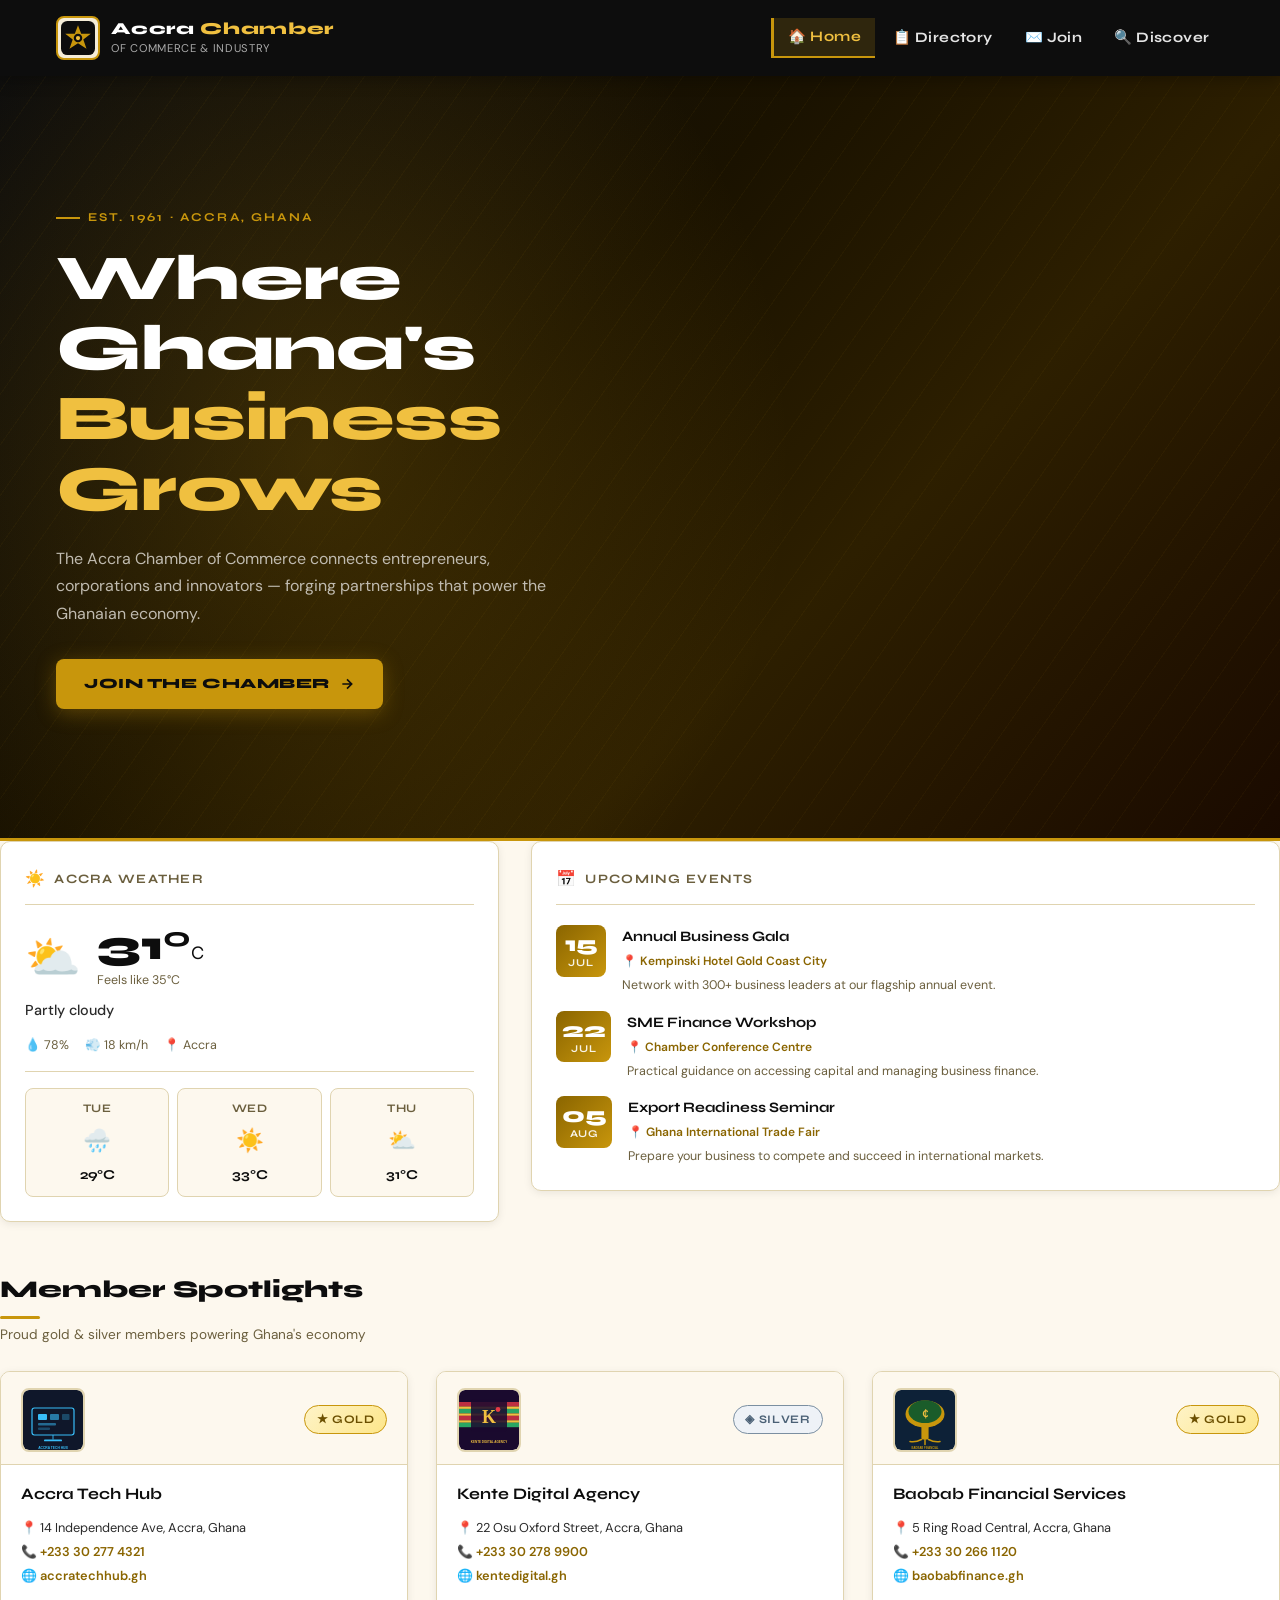
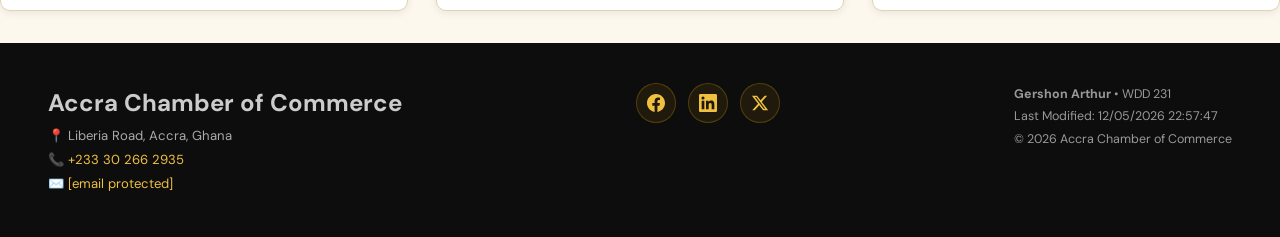
==== chamber/index.html @ 09d690f8 "chamber corrected" ====
<!DOCTYPE html>
<html lang="en">
<head>
  <meta charset="UTF-8">
  <meta name="viewport" content="width=device-width, initial-scale=1.0">

  <!-- ── Primary Meta ───────────────────────────────── -->
  <title>Home | Accra Chamber of Commerce</title>
  <meta name="description" content="The Accra Chamber of Commerce connects and champions businesses across Ghana. Join us to grow your network and your business.">
  <meta name="author" content="Gershon Arthur">
  <meta name="robots" content="index, follow">

  <!-- ── Favicon ────────────────────────────────────── -->
  <link rel="icon" type="image/svg+xml" href="images/favicon.svg">
  <link rel="apple-touch-icon" href="images/favicon.svg">

  <!-- ── Facebook Open Graph Meta ───────────────────── -->
  <meta property="og:title"       content="Home | Accra Chamber of Commerce">
  <meta property="og:description" content="The Accra Chamber of Commerce connects and champions businesses across Ghana.">
  <meta property="og:image"       content="https://gershonarthur.github.io/wdd231/chamber/images/og-image.webp">
  <meta property="og:image:width"  content="1200">
  <meta property="og:image:height" content="630">
  <meta property="og:url"         content="https://gershonarthur.github.io/wdd231/chamber/index.html">
  <meta property="og:type"        content="website">
  <meta property="og:site_name"   content="Accra Chamber of Commerce">

  <!-- ── Google Fonts ───────────────────────────────── -->
  <link rel="preconnect" href="https://fonts.googleapis.com">
  <link rel="preconnect" href="https://fonts.gstatic.com" crossorigin>
  <link href="https://fonts.googleapis.com/css2?family=Syne:wght@400;600;700;800&family=DM+Sans:wght@300;400;500;600&display=swap" rel="stylesheet">

  <!-- ── CSS ────────────────────────────────────────── -->
  <link rel="stylesheet" href="styles/normalize.css">
  <link rel="stylesheet" href="styles/small.css">
  <link rel="stylesheet" href="styles/larger.css">

  <!-- Scripts -->
  <script src="scripts/navigation.js" defer></script>
  <script src="scripts/home.js" defer></script>
</head>
<body>

  <!-- Skip to main content -->
  <a href="#main-content" class="skip-link">Skip to main content</a>

  <!-- ===== HEADER ===== -->
  <header>
    <a href="./" class="logo-wrap" aria-label="Accra Chamber of Commerce Home">
      <img src="images/favicon.svg" alt="Accra Chamber of Commerce Logo" class="logo-img">
      <div>
        <div class="site-name">Accra <span>Chamber</span></div>
        <div class="site-tagline">of Commerce &amp; Industry</div>
      </div>
    </a>

    <button id="menu-btn"
            aria-label="Toggle navigation menu"
            aria-expanded="false"
            aria-controls="main-nav">
      <span></span>
      <span></span>
      <span></span>
    </button>

    <nav id="main-nav" aria-label="Main navigation">
      <a href="index.html" class="active" aria-current="page">🏠 Home</a>
      <a href="directory.html">📋 Directory</a>
      <a href="join.html">✉️ Join</a>
      <a href="discover.html">🔍 Discover</a>
    </nav>
  </header>

  <!-- ===== HERO ===== -->
  <section class="home-hero" aria-label="Welcome banner">
    <div class="home-hero__content">
      <p class="home-hero__eyebrow">Est. 1961 · Accra, Ghana</p>
      <h1 class="home-hero__title">Where Ghana's<br><span>Business Grows</span></h1>
      <p class="home-hero__sub">The Accra Chamber of Commerce connects entrepreneurs, corporations and innovators — forging partnerships that power the Ghanaian economy.</p>
      <a href="join.html" class="cta-btn" aria-label="Join the Accra Chamber of Commerce">
        Join the Chamber
        <svg width="16" height="16" viewBox="0 0 24 24" fill="none" stroke="currentColor" stroke-width="2.5" aria-hidden="true"><path d="M5 12h14M12 5l7 7-7 7"/></svg>
      </a>
    </div>
    <div class="home-hero__overlay" aria-hidden="true"></div>
  </section>

  <!-- ===== MAIN ===== -->
  <main id="main-content">

    <!-- ── Home Grid ──────────────────────────────────── -->
    <div class="home-grid">

      <!-- Weather Card -->
      <section class="home-card weather-card" aria-labelledby="weather-heading">
        <h2 id="weather-heading" class="card-title">
          <span class="card-title__icon" aria-hidden="true">☀️</span>
          Accra Weather
        </h2>
        <div id="weather-current" class="weather-now">
          <p class="weather-loading" role="status">Loading weather…</p>
        </div>
        <div id="weather-forecast" class="weather-forecast" role="region" aria-label="3-day forecast"></div>
      </section>

      <!-- Events Card -->
      <section class="home-card events-card" aria-labelledby="events-heading">
        <h2 id="events-heading" class="card-title">
          <span class="card-title__icon" aria-hidden="true">📅</span>
          Upcoming Events
        </h2>
        <ul class="events-list" id="events-list">
          <li class="event-item">
            <time class="event-date" datetime="2025-07-15">
              <span class="event-date__day">15</span>
              <span class="event-date__month">Jul</span>
            </time>
            <div class="event-body">
              <h3 class="event-title">Annual Business Gala</h3>
              <p class="event-meta">📍 Kempinski Hotel Gold Coast City</p>
              <p class="event-desc">Network with 300+ business leaders at our flagship annual event.</p>
            </div>
          </li>
          <li class="event-item">
            <time class="event-date" datetime="2025-07-22">
              <span class="event-date__day">22</span>
              <span class="event-date__month">Jul</span>
            </time>
            <div class="event-body">
              <h3 class="event-title">SME Finance Workshop</h3>
              <p class="event-meta">📍 Chamber Conference Centre</p>
              <p class="event-desc">Practical guidance on accessing capital and managing business finance.</p>
            </div>
          </li>
          <li class="event-item">
            <time class="event-date" datetime="2025-08-05">
              <span class="event-date__day">05</span>
              <span class="event-date__month">Aug</span>
            </time>
            <div class="event-body">
              <h3 class="event-title">Export Readiness Seminar</h3>
              <p class="event-meta">📍 Ghana International Trade Fair</p>
              <p class="event-desc">Prepare your business to compete and succeed in international markets.</p>
            </div>
          </li>
        </ul>
      </section>

    </div><!-- /.home-grid -->

    <!-- ── Spotlights ─────────────────────────────────── -->
    <section class="spotlights-section" aria-labelledby="spotlights-heading">
      <div class="section-header">
        <h2 id="spotlights-heading" class="section-title">Member Spotlights</h2>
        <p class="section-sub">Proud gold &amp; silver members powering Ghana's economy</p>
      </div>
      <div id="spotlights-display" class="spotlights-grid" aria-live="polite">
        <p class="loading-msg" role="status">Loading spotlights…</p>
      </div>
    </section>

  </main>

  <!-- ===== FOOTER ===== -->
  <footer>

    <div class="footer-contact">
      <h2>Accra Chamber of Commerce</h2>
      <p>📍 Liberia Road, Accra, Ghana</p>
      <p>📞 <a href="tel:+233302662935">+233 30 266 2935</a></p>
      <p>✉️ <a href="/cdn-cgi/l/email-protection#31585f575e7150525243505259505c5354431f5659"><span class="__cf_email__" data-cfemail="d1b8bfb7be91b0b2b2a3b0b2b9b0bcb3b4a3ffb6b9">[email&#160;protected]</span></a></p>
    </div>

    <div class="social-links" role="navigation" aria-label="Social media links">
      <a href="https://facebook.com" target="_blank" rel="noopener noreferrer" aria-label="Facebook">
        <svg width="18" height="18" viewBox="0 0 24 24" fill="currentColor" aria-hidden="true">
          <path d="M24 12.073c0-6.627-5.373-12-12-12s-12 5.373-12 12c0 5.99 4.388 10.954 10.125 11.854v-8.385H7.078v-3.47h3.047V9.43c0-3.007 1.792-4.669 4.533-4.669 1.312 0 2.686.235 2.686.235v2.953H15.83c-1.491 0-1.956.925-1.956 1.874v2.25h3.328l-.532 3.47h-2.796v8.385C19.612 23.027 24 18.062 24 12.073z"/>
        </svg>
      </a>
      <a href="https://linkedin.com" target="_blank" rel="noopener noreferrer" aria-label="LinkedIn">
        <svg width="18" height="18" viewBox="0 0 24 24" fill="currentColor" aria-hidden="true">
          <path d="M20.447 20.452h-3.554v-5.569c0-1.328-.027-3.037-1.852-3.037-1.853 0-2.136 1.445-2.136 2.939v5.667H9.351V9h3.414v1.561h.046c.477-.9 1.637-1.85 3.37-1.85 3.601 0 4.267 2.37 4.267 5.455v6.286zM5.337 7.433a2.062 2.062 0 01-2.063-2.065 2.064 2.064 0 112.063 2.065zm1.782 13.019H3.555V9h3.564v11.452zM22.225 0H1.771C.792 0 0 .774 0 1.729v20.542C0 23.227.792 24 1.771 24h20.451C23.2 24 24 23.227 24 22.271V1.729C24 .774 23.2 0 22.222 0h.003z"/>
        </svg>
      </a>
      <a href="https://twitter.com" target="_blank" rel="noopener noreferrer" aria-label="Twitter / X">
        <svg width="18" height="18" viewBox="0 0 24 24" fill="currentColor" aria-hidden="true">
          <path d="M18.244 2.25h3.308l-7.227 8.26 8.502 11.24H16.17l-5.214-6.817L4.99 21.75H1.68l7.73-8.835L1.254 2.25H8.08l4.713 6.231zm-1.161 17.52h1.833L7.084 4.126H5.117z"/>
        </svg>
      </a>
    </div>

    <div class="footer-dev">
      <p><strong>Gershon Arthur</strong> &bull; WDD 231</p>
      <p id="last-modified"></p>
      <p>© <span id="current-year"></span> Accra Chamber of Commerce</p>
    </div>

  </footer>
</body>
</html>
---- chamber/styles/small.css ----
/* =========================================================
   CSS Reset (replaces normalize.css)
   ========================================================= */
*, *::before, *::after { box-sizing: border-box; margin: 0; padding: 0; }
html { line-height: 1.15; -webkit-text-size-adjust: 100%; scroll-behavior: smooth; }
body { margin: 0; }
main { display: block; }
h1 { font-size: 2em; margin: 0.67em 0; }
img, svg { border-style: none; max-width: 100%; display: block; }
button, input, optgroup, select, textarea {
  font-family: inherit; font-size: 100%; line-height: 1.15; margin: 0;
}
button, input { overflow: visible; }
button, select { text-transform: none; }
a { background-color: transparent; }
[hidden] { display: none; }

/* =========================================================
   Chamber of Commerce — small.css  (mobile-first, 320px+)
   ========================================================= */

/* ── Variables ─────────────────────────────────────────── */
:root {
  --gold:       #c8960c;
  --gold-light: #f0c040;
  --gold-dark:  #8a6500;
  --ink:        #0d0d0d;
  --ink-mid:    #2a2a2a;
  --parchment:  #fdf8ee;
  --parchment2: #f5edd8;
  --card-bg:    #ffffff;
  --border:     #e0d4b0;
  --muted:      #6b5f3e;
  --red:        #b91c1c;
  --silver:     #7b8fa1;
  --shadow-sm:  0 2px 8px rgba(0,0,0,0.08);
  --shadow-md:  0 6px 24px rgba(0,0,0,0.12);
  --radius:     10px;
  --font-head:  'Syne', sans-serif;
  --font-body:  'DM Sans', sans-serif;
  --transition: 0.22s ease;
}

/* ── Base ──────────────────────────────────────────────── */

body {
  font-family: var(--font-body);
  background: var(--parchment);
  color: var(--ink-mid);
  min-height: 100vh;
  display: flex;
  flex-direction: column;
  font-size: 1rem;
  line-height: 1.65;
  margin: 0;
  overflow-x: hidden;
}

img { max-width: 100%; display: block; }

a {
  color: var(--gold-dark);
  text-decoration: none;
  transition: color var(--transition);
}
a:hover { color: var(--gold); }

/* ── Skip link ─────────────────────────────────────────── */
.skip-link {
  position: absolute;
  top: -100%;
  left: 1rem;
  background: var(--gold);
  color: var(--ink);
  font-weight: 700;
  padding: 0.5rem 1rem;
  border-radius: 0 0 6px 6px;
  z-index: 9999;
}
.skip-link:focus { top: 0; }

/* ── Header ────────────────────────────────────────────── */
header {
  background: var(--ink);
  color: #fff;
  padding: 0.75rem 1.25rem;
  display: flex;
  align-items: center;
  justify-content: space-between;
  position: sticky;
  top: 0;
  z-index: 200;
  box-shadow: 0 2px 16px rgba(0,0,0,0.35);
  flex-wrap: wrap;
  gap: 0.5rem;
}

.logo-wrap {
  display: flex;
  align-items: center;
  gap: 0.7rem;
  text-decoration: none;
  color: inherit;
}

.logo-img {
  width: 44px;
  height: 44px;
  border-radius: 8px;
  object-fit: contain;
  border: 2px solid var(--gold);
  background: var(--parchment2);
  padding: 3px;
}

.site-name {
  font-family: var(--font-head);
  font-size: 1.05rem;
  font-weight: 800;
  letter-spacing: 0.04em;
  line-height: 1.2;
  color: #fff;
}
.site-name span { color: var(--gold-light); }
.site-tagline {
  font-size: 0.7rem;
  color: #aaa;
  font-weight: 400;
  letter-spacing: 0.06em;
  text-transform: uppercase;
}

/* ── Hamburger ─────────────────────────────────────────── */
#menu-btn {
  background: none;
  border: 2px solid var(--gold);
  color: var(--gold);
  border-radius: 8px;
  width: 44px;
  height: 44px;
  cursor: pointer;
  display: flex;
  flex-direction: column;
  justify-content: center;
  align-items: center;
  gap: 5px;
  padding: 7px;
  transition: background var(--transition);
  flex-shrink: 0;
}
#menu-btn:hover { background: var(--gold); }
#menu-btn:hover span { background: var(--ink); }

#menu-btn span {
  display: block;
  width: 22px;
  height: 2px;
  background: var(--gold);
  border-radius: 2px;
  transition: all 0.3s;
}
#menu-btn.open span:nth-child(1) { transform: translateY(7px) rotate(45deg); }
#menu-btn.open span:nth-child(2) { opacity: 0; }
#menu-btn.open span:nth-child(3) { transform: translateY(-7px) rotate(-45deg); }

/* ── Nav ───────────────────────────────────────────────── */
nav {
  background: #1a1a1a;
  display: none;
  flex-direction: column;
  width: 100%;
  position: absolute;
  top: 100%;
  left: 0;
  z-index: 199;
  box-shadow: 0 8px 24px rgba(0,0,0,0.3);
}
nav.open { display: flex; }

nav a {
  color: #e5e5e5;
  text-decoration: none;
  padding: 0.9rem 1.5rem;
  font-family: var(--font-head);
  font-size: 0.95rem;
  font-weight: 700;
  border-bottom: 1px solid rgba(255,255,255,0.06);
  transition: background var(--transition), color var(--transition), padding-left var(--transition);
  display: flex;
  align-items: center;
  gap: 0.6rem;
  letter-spacing: 0.03em;
}
nav a:hover, nav a.active {
  background: rgba(200,150,12,0.15);
  color: var(--gold-light);
  padding-left: 2.2rem;
}
nav a.active { border-left: 3px solid var(--gold); }

/* ── Hero Banner ───────────────────────────────────────── */
.hero {
  background: linear-gradient(135deg, #1a1200 0%, #2d1f00 50%, #0d0d0d 100%);
  color: #fff;
  padding: 2.5rem 1.25rem 2rem;
  text-align: center;
  position: relative;
  overflow: hidden;
}

.hero::before {
  content: '';
  position: absolute;
  inset: 0;
  background: repeating-linear-gradient(
    45deg,
    transparent,
    transparent 30px,
    rgba(200,150,12,0.03) 30px,
    rgba(200,150,12,0.03) 31px
  );
}

.hero h1 {
  font-family: var(--font-head);
  font-size: 1.85rem;
  font-weight: 800;
  margin: 0 0 0.5rem;
  color: var(--gold-light);
  letter-spacing: 0.01em;
  line-height: 1.2;
}

.hero p {
  font-size: 0.9rem;
  color: #bbb;
  max-width: 480px;
  margin: 0 auto;
}

/* ── Main ──────────────────────────────────────────────── */
main {
  flex: 1;
  width: 100%;
  overflow-x: hidden;
}

/* Inner content wrapper (used by directory controls, spotlights, home-grid) */
.content-wrap {
  padding: 1.5rem 1rem 2.5rem;
  max-width: 1100px;
  width: 100%;
  margin: 0 auto;
}

/* ── Directory Controls ────────────────────────────────── */
.directory-controls {
  display: flex;
  align-items: center;
  justify-content: space-between;
  flex-wrap: wrap;
  gap: 0.75rem;
  margin-bottom: 1.5rem;
  padding: 0.75rem 1rem;
  background: var(--card-bg);
  border-radius: var(--radius);
  border: 1px solid var(--border);
  box-shadow: var(--shadow-sm);
}

.controls-label {
  font-family: var(--font-head);
  font-size: 0.85rem;
  font-weight: 700;
  color: var(--muted);
  text-transform: uppercase;
  letter-spacing: 0.06em;
}

.view-btns {
  display: flex;
  gap: 0.4rem;
}

.view-btn {
  background: none;
  border: 2px solid var(--border);
  color: var(--muted);
  border-radius: 8px;
  width: 40px;
  height: 40px;
  display: flex;
  align-items: center;
  justify-content: center;
  cursor: pointer;
  transition: all var(--transition);
  font-size: 1.1rem;
}
.view-btn:hover { border-color: var(--gold); color: var(--gold-dark); }
.view-btn.active {
  background: var(--gold);
  border-color: var(--gold);
  color: #fff;
}

/* ── Member Grid View ──────────────────────────────────── */
#member-display {
  transition: all var(--transition);
}

#member-display.grid-view {
  display: grid;
  grid-template-columns: 1fr;
  gap: 1.25rem;
}

/* ── Member Card ───────────────────────────────────────── */
.member-card {
  background: var(--card-bg);
  border-radius: var(--radius);
  border: 1px solid var(--border);
  box-shadow: var(--shadow-sm);
  padding: 1.5rem;
  display: flex;
  flex-direction: column;
  align-items: center;
  text-align: center;
  gap: 0.75rem;
  transition: transform var(--transition), box-shadow var(--transition);
  animation: fadeUp 0.4s ease both;
}

.member-card:hover {
  transform: translateY(-3px);
  box-shadow: var(--shadow-md);
}

@keyframes fadeUp {
  from { opacity: 0; transform: translateY(18px); }
  to   { opacity: 1; transform: translateY(0); }
}

.member-card img {
  width: 80px;
  height: 80px;
  object-fit: cover;
  border-radius: 50%;
  border: 3px solid var(--border);
  background: var(--parchment2);
}

.member-name {
  font-family: var(--font-head);
  font-size: 1rem;
  font-weight: 700;
  color: var(--ink);
  margin: 0;
}

.member-desc {
  font-size: 0.82rem;
  color: var(--muted);
  margin: 0;
  line-height: 1.5;
}

.member-info {
  font-size: 0.8rem;
  color: var(--ink-mid);
  width: 100%;
}
.member-info p { margin: 0.2rem 0; }
.member-info a { color: var(--gold-dark); font-weight: 600; }
.member-info a:hover { color: var(--gold); }

.membership-badge {
  display: inline-flex;
  align-items: center;
  gap: 0.3rem;
  font-size: 0.72rem;
  font-weight: 700;
  letter-spacing: 0.06em;
  text-transform: uppercase;
  padding: 0.25rem 0.7rem;
  border-radius: 999px;
  font-family: var(--font-head);
}

.badge-1 { background: #f0f4f8; color: #4a5568; border: 1px solid #cbd5e0; }
.badge-2 { background: #eef2f7; color: #4a6075; border: 1px solid #7b8fa1; }  /* darkened for AA contrast */
.badge-3 { background: linear-gradient(135deg, #fef3c7, #fde68a); color: #6b4f00; border: 1px solid var(--gold); }

/* ── List View (no images per assignment spec) ─────────── */
#member-display.list-view {
  display: flex;
  flex-direction: column;
  gap: 0.4rem;
}

#member-display.list-view .member-card {
  flex-direction: row;
  text-align: left;
  align-items: center;
  gap: 1rem;
  padding: 0.75rem 1.1rem;
}

/* Rubric: list view displays WITHOUT images */
#member-display.list-view .member-card img,
#member-display.list-view .member-card .member-desc,
#member-display.list-view .member-card .member-info {
  display: none;
}

#member-display.list-view .member-card .member-desc,
#member-display.list-view .member-card .member-info {
  display: none;
}

#member-display.list-view .member-card .card-main {
  flex: 1;
  min-width: 0;
}

#member-display.list-view .member-card .membership-badge {
  margin-left: auto;
  flex-shrink: 0;
}

/* ── Loading / Error ───────────────────────────────────── */
.loading-msg, .error-msg {
  text-align: center;
  padding: 3rem 1rem;
  font-family: var(--font-head);
  font-size: 1rem;
  color: var(--muted);
}

.error-msg { color: var(--red); }

/* ── Footer ────────────────────────────────────────────── */
footer {
  background: var(--ink);
  color: #ccc;
  padding: 2rem 1.25rem;
  text-align: center;
  display: flex;
  flex-direction: column;
  gap: 1.25rem;
  align-items: center;
  margin-top: auto;
}

.footer-contact h3 {
  font-family: var(--font-head);
  font-size: 0.9rem;
  font-weight: 700;
  color: var(--gold-light);
  text-transform: uppercase;
  letter-spacing: 0.06em;
  margin: 0 0 0.5rem;
}

.footer-contact p {
  font-size: 0.82rem;
  margin: 0.15rem 0;
  color: #aaa;
}

.footer-contact a { color: var(--gold-light); }
.footer-contact a:hover { color: var(--gold); }

.footer-dev {
  font-size: 0.78rem;
  color: #999;
  line-height: 1.8;
}

.footer-dev strong { color: #999; }

.social-links {
  display: flex;
  gap: 0.75rem;
  justify-content: center;
}

.social-links a {
  color: var(--gold-light);
  background: rgba(200,150,12,0.1);
  border: 1.5px solid rgba(200,150,12,0.3);
  border-radius: 50%;
  width: 40px;
  height: 40px;
  display: flex;
  align-items: center;
  justify-content: center;
  transition: all var(--transition);
  text-decoration: none;
}

.social-links a:hover {
  background: var(--gold);
  color: var(--ink);
  border-color: var(--gold);
  transform: translateY(-2px);
}
/* =========================================================
   HOME PAGE — mobile-first styles
   ========================================================= */

/* ── Home Hero ─────────────────────────────────────────── */
.home-hero {
  position: relative;
  min-height: 72vh;
  display: flex;
  align-items: center;
  background: linear-gradient(135deg, #0d0d0d 0%, #1a1200 40%, #2d1f00 65%, #1a0a00 100%);
  overflow: hidden;
  padding: 3rem 1.25rem 4rem;
}

/* Radial gold glow */
.home-hero::before {
  content: '';
  position: absolute;
  top: -30%; left: -15%;
  width: 80%; height: 160%;
  background: radial-gradient(ellipse at center, rgba(200,150,12,0.2) 0%, transparent 65%);
  z-index: 0;
}

/* Diagonal stripe texture + gold bottom line */
.home-hero::after {
  content: '';
  position: absolute;
  inset: 0;
  background:
    repeating-linear-gradient(
      -55deg,
      transparent,
      transparent 28px,
      rgba(200,150,12,0.045) 28px,
      rgba(200,150,12,0.045) 29px
    ),
    linear-gradient(to top, var(--gold) 0px, var(--gold) 3px, transparent 3px);
  z-index: 0;
}

.home-hero__content {
  position: relative;
  z-index: 1;
  max-width: 640px;
}

.home-hero__eyebrow {
  font-family: var(--font-head);
  font-size: 0.75rem;
  font-weight: 700;
  letter-spacing: 0.18em;
  text-transform: uppercase;
  color: var(--gold);
  margin: 0 0 1rem;
  display: flex;
  align-items: center;
  gap: 0.5rem;
}
.home-hero__eyebrow::before {
  content: '';
  display: inline-block;
  width: 24px;
  height: 2px;
  background: var(--gold);
}

.home-hero__title {
  font-family: var(--font-head);
  font-size: 2.4rem;
  font-weight: 800;
  line-height: 1.1;
  color: #ffffff;
  margin: 0 0 1.25rem;
  letter-spacing: -0.01em;
}
.home-hero__title span {
  color: var(--gold-light);
  display: block;
}

.home-hero__sub {
  font-size: 0.92rem;
  color: #c0bbb0;
  line-height: 1.7;
  margin: 0 0 2rem;
  max-width: 520px;
}

/* ── CTA Button ────────────────────────────────────────── */
.cta-btn {
  display: inline-flex;
  align-items: center;
  gap: 0.55rem;
  background: var(--gold);
  color: var(--ink);
  font-family: var(--font-head);
  font-size: 0.88rem;
  font-weight: 800;
  letter-spacing: 0.04em;
  text-transform: uppercase;
  text-decoration: none;
  padding: 0.85rem 1.75rem;
  border-radius: 8px;
  transition: background var(--transition), transform var(--transition), box-shadow var(--transition);
  box-shadow: 0 4px 20px rgba(200,150,12,0.35);
}
.cta-btn:hover {
  background: var(--gold-light);
  color: var(--ink);
  transform: translateY(-2px);
  box-shadow: 0 8px 30px rgba(200,150,12,0.5);
}
.cta-btn svg { flex-shrink: 0; transition: transform var(--transition); }
.cta-btn:hover svg { transform: translateX(3px); }

/* ── Home Grid (weather + events) ─────────────────────── */
.home-grid {
  display: flex;
  flex-direction: column;
  gap: 1.25rem;
  margin-bottom: 3rem;
}

/* ── Home Cards ────────────────────────────────────────── */
.home-card {
  background: var(--card-bg);
  border-radius: var(--radius);
  border: 1px solid var(--border);
  box-shadow: var(--shadow-sm);
  padding: 1.5rem;
  animation: fadeUp 0.45s ease both;
}

.card-title {
  font-family: var(--font-head);
  font-size: 0.8rem;
  font-weight: 700;
  letter-spacing: 0.1em;
  text-transform: uppercase;
  color: var(--muted);
  margin: 0 0 1.25rem;
  display: flex;
  align-items: center;
  gap: 0.5rem;
  border-bottom: 1px solid var(--border);
  padding-bottom: 0.75rem;
}
.card-title__icon { font-size: 1rem; }

/* ── Weather ───────────────────────────────────────────── */
.weather-main {
  display: flex;
  align-items: center;
  gap: 1rem;
  margin-bottom: 0.5rem;
}
.weather-icon { font-size: 2.8rem; line-height: 1; }
.weather-temp {
  font-family: var(--font-head);
  font-size: 2.6rem;
  font-weight: 800;
  color: var(--ink);
  line-height: 1;
}
.weather-temp small { font-size: 1.2rem; font-weight: 400; }
.weather-feels {
  display: block;
  font-size: 0.78rem;
  color: var(--muted);
  margin-top: 0.15rem;
}
.weather-desc {
  font-size: 0.9rem;
  color: var(--ink-mid);
  margin: 0.4rem 0 0.75rem;
  font-weight: 500;
}
.weather-meta {
  display: flex;
  gap: 1rem;
  font-size: 0.78rem;
  color: var(--muted);
  flex-wrap: wrap;
  margin-bottom: 1rem;
}
.weather-forecast {
  display: grid;
  grid-template-columns: repeat(3, 1fr);
  gap: 0.5rem;
  border-top: 1px solid var(--border);
  padding-top: 1rem;
  margin-top: 0.5rem;
}
.forecast-day {
  display: flex;
  flex-direction: column;
  align-items: center;
  gap: 0.3rem;
  padding: 0.6rem 0.4rem;
  background: var(--parchment);
  border-radius: 8px;
  border: 1px solid var(--border);
}
.forecast-name {
  font-family: var(--font-head);
  font-size: 0.72rem;
  font-weight: 700;
  text-transform: uppercase;
  color: var(--muted);
  letter-spacing: 0.06em;
}
.forecast-icon { font-size: 1.4rem; }
.forecast-temp {
  font-family: var(--font-head);
  font-size: 0.85rem;
  font-weight: 700;
  color: var(--ink);
}
.weather-demo-note {
  font-size: 0.72rem;
  color: var(--gold-dark);
  background: #fef9e7;
  border: 1px solid #f0c040;
  border-radius: 6px;
  padding: 0.4rem 0.6rem;
  margin-top: 0.75rem;
}

/* ── Events ────────────────────────────────────────────── */
.events-list {
  list-style: none;
  display: flex;
  flex-direction: column;
  gap: 1rem;
}
.event-item {
  display: flex;
  gap: 1rem;
  align-items: flex-start;
}
.event-date {
  display: flex;
  flex-direction: column;
  align-items: center;
  justify-content: center;
  min-width: 50px;
  background: linear-gradient(135deg, var(--gold-dark), var(--gold));
  color: #fff;
  border-radius: 8px;
  padding: 0.5rem 0.35rem;
  font-family: var(--font-head);
  line-height: 1.1;
  flex-shrink: 0;
}
.event-date__day {
  font-size: 1.35rem;
  font-weight: 800;
}
.event-date__month {
  font-size: 0.65rem;
  font-weight: 700;
  letter-spacing: 0.08em;
  text-transform: uppercase;
  opacity: 0.9;
}
.event-body { flex: 1; min-width: 0; }
.event-title {
  font-family: var(--font-head);
  font-size: 0.9rem;
  font-weight: 700;
  color: var(--ink);
  margin: 0 0 0.2rem;
}
.event-meta {
  font-size: 0.75rem;
  color: var(--gold-dark);
  margin: 0 0 0.25rem;
  font-weight: 600;
}
.event-desc {
  font-size: 0.78rem;
  color: var(--muted);
  margin: 0;
  line-height: 1.5;
}

/* ── Section Header ────────────────────────────────────── */
.section-header {
  margin-bottom: 1.5rem;
}
.section-title {
  font-family: var(--font-head);
  font-size: 1.5rem;
  font-weight: 800;
  color: var(--ink);
  margin: 0 0 0.3rem;
  position: relative;
  padding-bottom: 0.6rem;
}
.section-title::after {
  content: '';
  position: absolute;
  bottom: 0; left: 0;
  width: 40px; height: 3px;
  background: var(--gold);
  border-radius: 2px;
}
.section-sub {
  font-size: 0.85rem;
  color: var(--muted);
  margin: 0;
}

/* ── Spotlights ────────────────────────────────────────── */
.spotlights-section {
  margin-bottom: 2rem;
}
.spotlights-grid {
  display: grid;
  grid-template-columns: 1fr;
  gap: 1.25rem;
}
.spotlight-card {
  background: var(--card-bg);
  border-radius: var(--radius);
  border: 1px solid var(--border);
  box-shadow: var(--shadow-sm);
  overflow: hidden;
  transition: transform var(--transition), box-shadow var(--transition);
  animation: fadeUp 0.45s ease both;
}
.spotlight-card:hover {
  transform: translateY(-3px);
  box-shadow: var(--shadow-md);
}
.spotlight-header {
  display: flex;
  align-items: center;
  justify-content: space-between;
  padding: 1rem 1.25rem 0.75rem;
  border-bottom: 1px solid var(--border);
  background: var(--parchment);
}
.spotlight-header img {
  width: 64px;
  height: 64px;
  object-fit: cover;
  border-radius: 8px;
  border: 2px solid var(--border);
  background: var(--parchment2);
}
.spotlight-body {
  padding: 1rem 1.25rem 1.25rem;
}
.spotlight-name {
  font-family: var(--font-head);
  font-size: 1rem;
  font-weight: 700;
  color: var(--ink);
  margin: 0 0 0.6rem;
}
.spotlight-info {
  font-size: 0.8rem;
  color: var(--ink-mid);
  margin: 0.2rem 0;
}
.spotlight-info a { color: var(--gold-dark); font-weight: 600; }
.spotlight-info a:hover { color: var(--gold); }
---- chamber/styles/larger.css ----
/* =========================================================
   Chamber of Commerce — larger.css  (641px and above)
   ========================================================= */

@media (min-width: 641px) {

  header {
    padding: 0.85rem 2.5rem;
    flex-wrap: nowrap;
  }

  #menu-btn { display: none; }

  nav,
  nav.open {
    display: flex;
    flex-direction: row;
    background: transparent;
    align-items: center;
    gap: 0.2rem;
    position: static;
    width: auto;
    box-shadow: none;
  }

  nav a {
    padding: 0.45rem 0.9rem;
    border-bottom: none;
    border-left: 0;
    border-radius: 8px;
    font-size: 0.85rem;
    white-space: nowrap;
  }

  nav a:hover, nav a.active {
    padding-left: 0.9rem;
    background: rgba(200,150,12,0.18);
  }

  nav a.active {
    border-bottom: 2px solid var(--gold);
    border-radius: 0;
  }

  /* Directory hero banner */
  .hero {
    padding: 3.5rem 2.5rem 3rem;
    text-align: left;
  }

  .hero h1 { font-size: 2.6rem; }
  .hero p  { margin: 0; font-size: 0.95rem; }

  /* Content wrapper (replaces old main padding) */
  .content-wrap {
    padding: 2.5rem 2rem 3.5rem;
  }

  /* Grid view — 2 columns on tablet */
  #member-display.grid-view {
    grid-template-columns: repeat(2, 1fr);
    gap: 1.5rem;
  }

  /* Footer */
  footer {
    flex-direction: row;
    justify-content: space-between;
    align-items: flex-start;
    padding: 2.5rem 3rem;
    text-align: left;
    flex-wrap: wrap;
    gap: 2rem;
  }

  .social-links { justify-content: flex-start; }

  /* ── Home Hero ── */
  .home-hero {
    min-height: 80vh;
    padding: 5rem 2.5rem 5rem;
  }

  .home-hero__title { font-size: 3.2rem; }
  .home-hero__sub   { font-size: 1rem; }

  /* ── Home Grid (weather + events) ── */
  .home-grid {
    display: grid;
    grid-template-columns: 1fr 1.4fr;
    gap: 1.5rem;
    align-items: start;
  }

  /* ── Spotlights ── */
  .spotlights-grid {
    grid-template-columns: repeat(2, 1fr);
    gap: 1.5rem;
  }
}

/* =========================================================
   Wide screens (1024px and above)
   ========================================================= */
@media (min-width: 1024px) {

  header { padding: 1rem 3.5rem; }

  .hero {
    padding: 4rem 3.5rem 3.5rem;
  }

  .hero h1 { font-size: 3rem; }

  .content-wrap { padding: 3rem 3.5rem 4rem; }

  /* Grid view — 3 columns on desktop */
  #member-display.grid-view {
    grid-template-columns: repeat(3, 1fr);
    gap: 1.75rem;
  }

  nav a { font-size: 0.9rem; }

  /* ── Home Hero ── */
  .home-hero {
    min-height: 85vh;
    padding: 6rem 3.5rem 6rem;
  }

  .home-hero__title { font-size: 4rem; }

  /* ── Home Grid ── */
  .home-grid {
    grid-template-columns: 1fr 1.5fr;
    gap: 2rem;
  }

  /* ── Spotlights ── */
  .spotlights-grid {
    grid-template-columns: repeat(3, 1fr);
    gap: 1.75rem;
  }
}
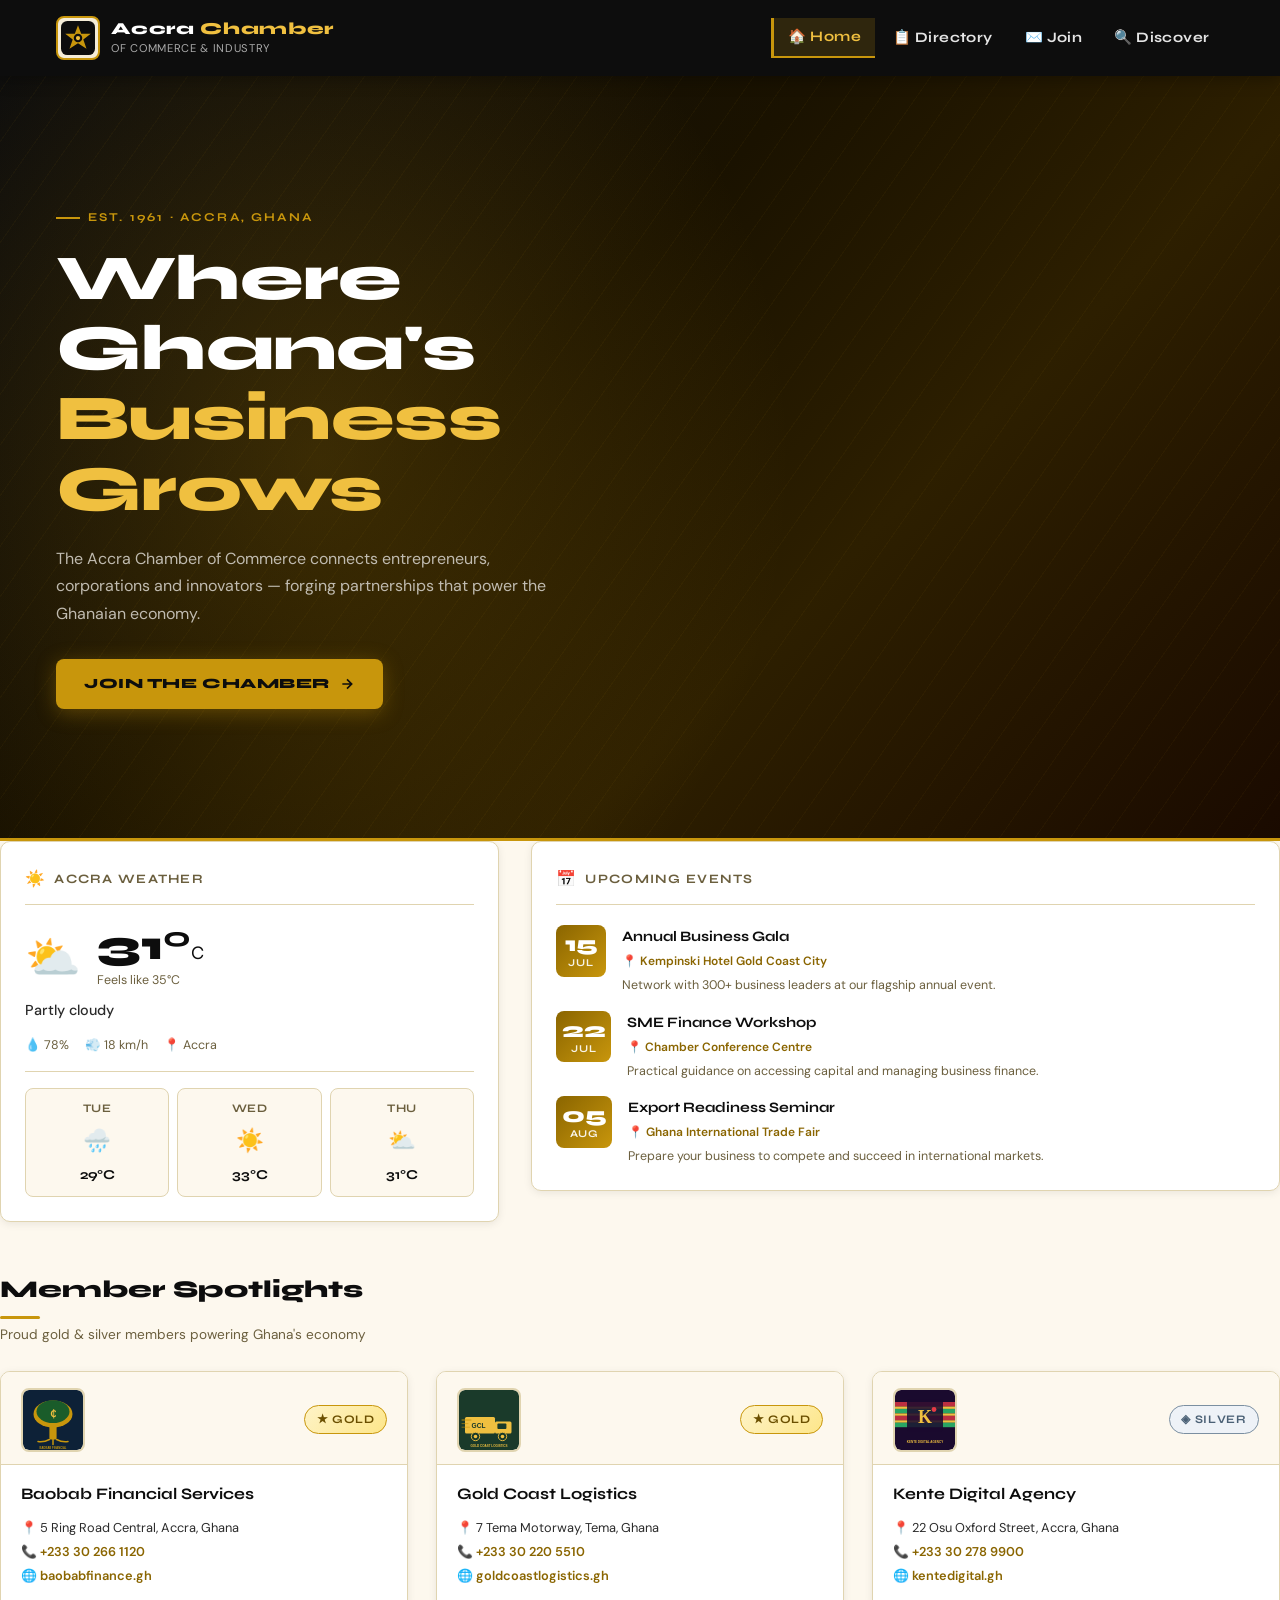
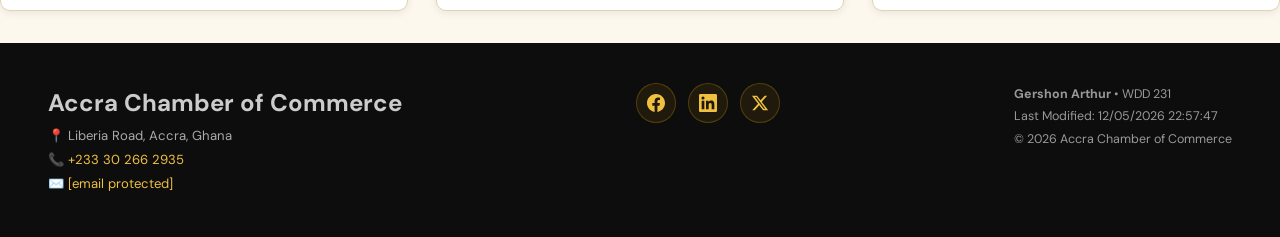
==== commit f738ebf4: "Remove normalize.css link from index.html" ====
--- a/chamber/index.html
+++ b/chamber/index.html
@@ -30,7 +30,6 @@
   <link href="https://fonts.googleapis.com/css2?family=Syne:wght@400;600;700;800&family=DM+Sans:wght@300;400;500;600&display=swap" rel="stylesheet">
 
   <!-- ── CSS ────────────────────────────────────────── -->
-  <link rel="stylesheet" href="styles/normalize.css">
   <link rel="stylesheet" href="styles/small.css">
   <link rel="stylesheet" href="styles/larger.css">
 
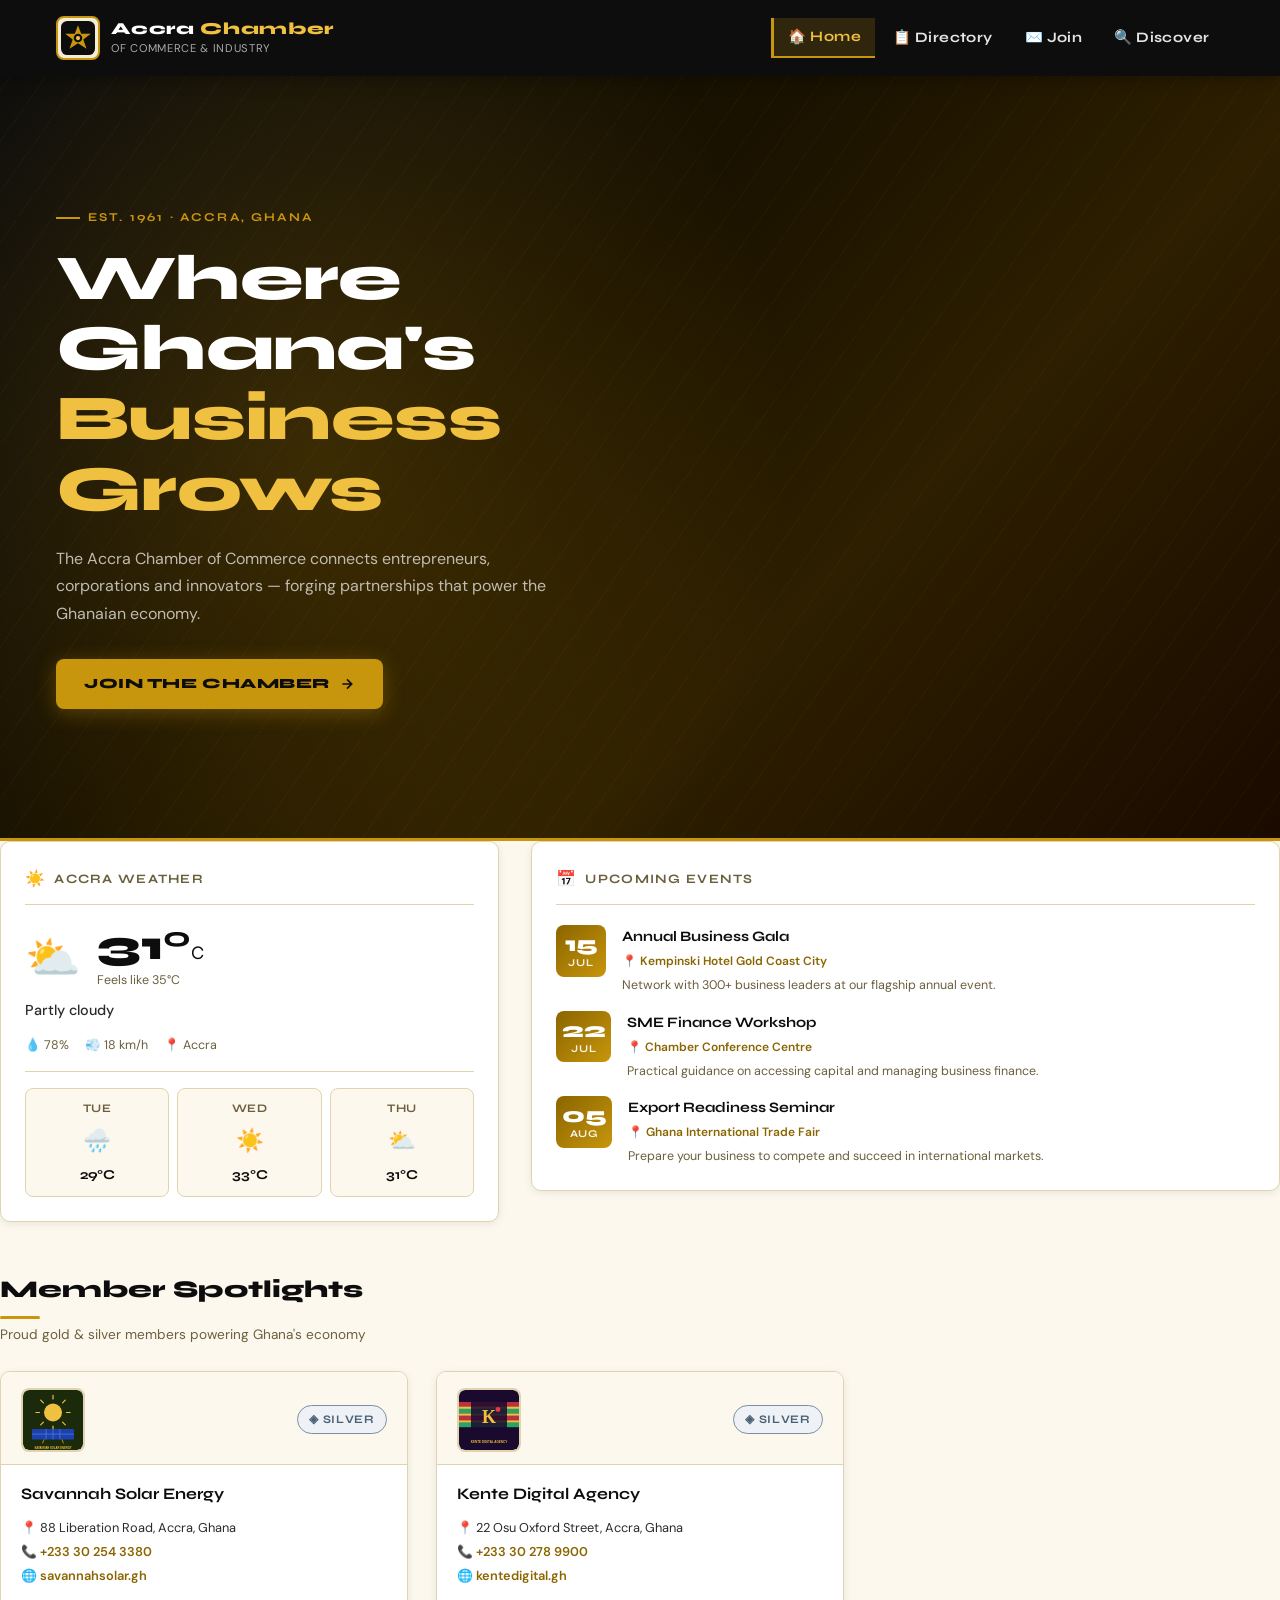
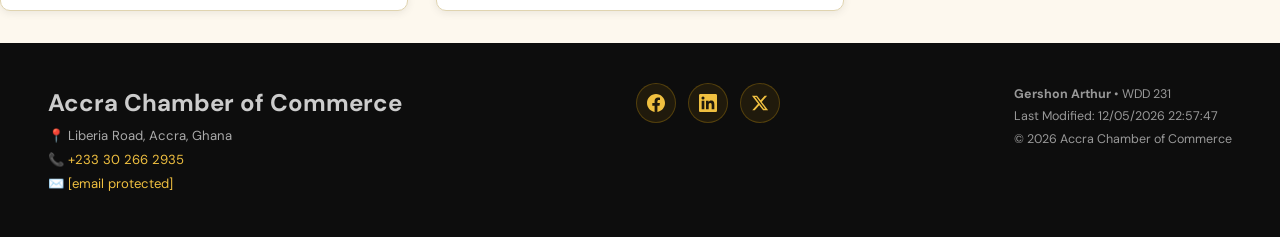
==== commit 304933e7: "chamber corrected 1" ====
--- a/chamber/index.html
+++ b/chamber/index.html
@@ -17,7 +17,7 @@
   <!-- ── Facebook Open Graph Meta ───────────────────── -->
   <meta property="og:title"       content="Home | Accra Chamber of Commerce">
   <meta property="og:description" content="The Accra Chamber of Commerce connects and champions businesses across Ghana.">
-  <meta property="og:image"       content="https://gershonarthur.github.io/wdd231/chamber/images/og-image.webp">
+  <meta property="og:image"       content="https://gershonarthur.github.io/wdd231/chamber/og-image.webp">
   <meta property="og:image:width"  content="1200">
   <meta property="og:image:height" content="630">
   <meta property="og:url"         content="https://gershonarthur.github.io/wdd231/chamber/index.html">
--- a/chamber/styles/small.css
+++ b/chamber/styles/small.css
@@ -3,8 +3,6 @@
    ========================================================= */
 *, *::before, *::after { box-sizing: border-box; margin: 0; padding: 0; }
 html { line-height: 1.15; -webkit-text-size-adjust: 100%; scroll-behavior: smooth; }
-body { margin: 0; }
-main { display: block; }
 h1 { font-size: 2em; margin: 0.67em 0; }
 img, svg { border-style: none; max-width: 100%; display: block; }
 button, input, optgroup, select, textarea {
@@ -12,7 +10,6 @@
 }
 button, input { overflow: visible; }
 button, select { text-transform: none; }
-a { background-color: transparent; }
 [hidden] { display: none; }
 
 /* =========================================================
@@ -61,6 +58,7 @@
 a {
   color: var(--gold-dark);
   text-decoration: none;
+  background-color: transparent;
   transition: color var(--transition);
 }
 a:hover { color: var(--gold); }
@@ -219,6 +217,7 @@
     rgba(200,150,12,0.03) 30px,
     rgba(200,150,12,0.03) 31px
   );
+  pointer-events: none;
 }
 
 .hero h1 {
@@ -240,6 +239,7 @@
 
 /* ── Main ──────────────────────────────────────────────── */
 main {
+  display: block;
   flex: 1;
   width: 100%;
   overflow-x: hidden;
@@ -526,6 +526,7 @@
   top: -30%; left: -15%;
   width: 80%; height: 160%;
   background: radial-gradient(ellipse at center, rgba(200,150,12,0.2) 0%, transparent 65%);
+  pointer-events: none;
   z-index: 0;
 }
 
@@ -543,6 +544,7 @@
       rgba(200,150,12,0.045) 29px
     ),
     linear-gradient(to top, var(--gold) 0px, var(--gold) 3px, transparent 3px);
+  pointer-events: none;
   z-index: 0;
 }
 
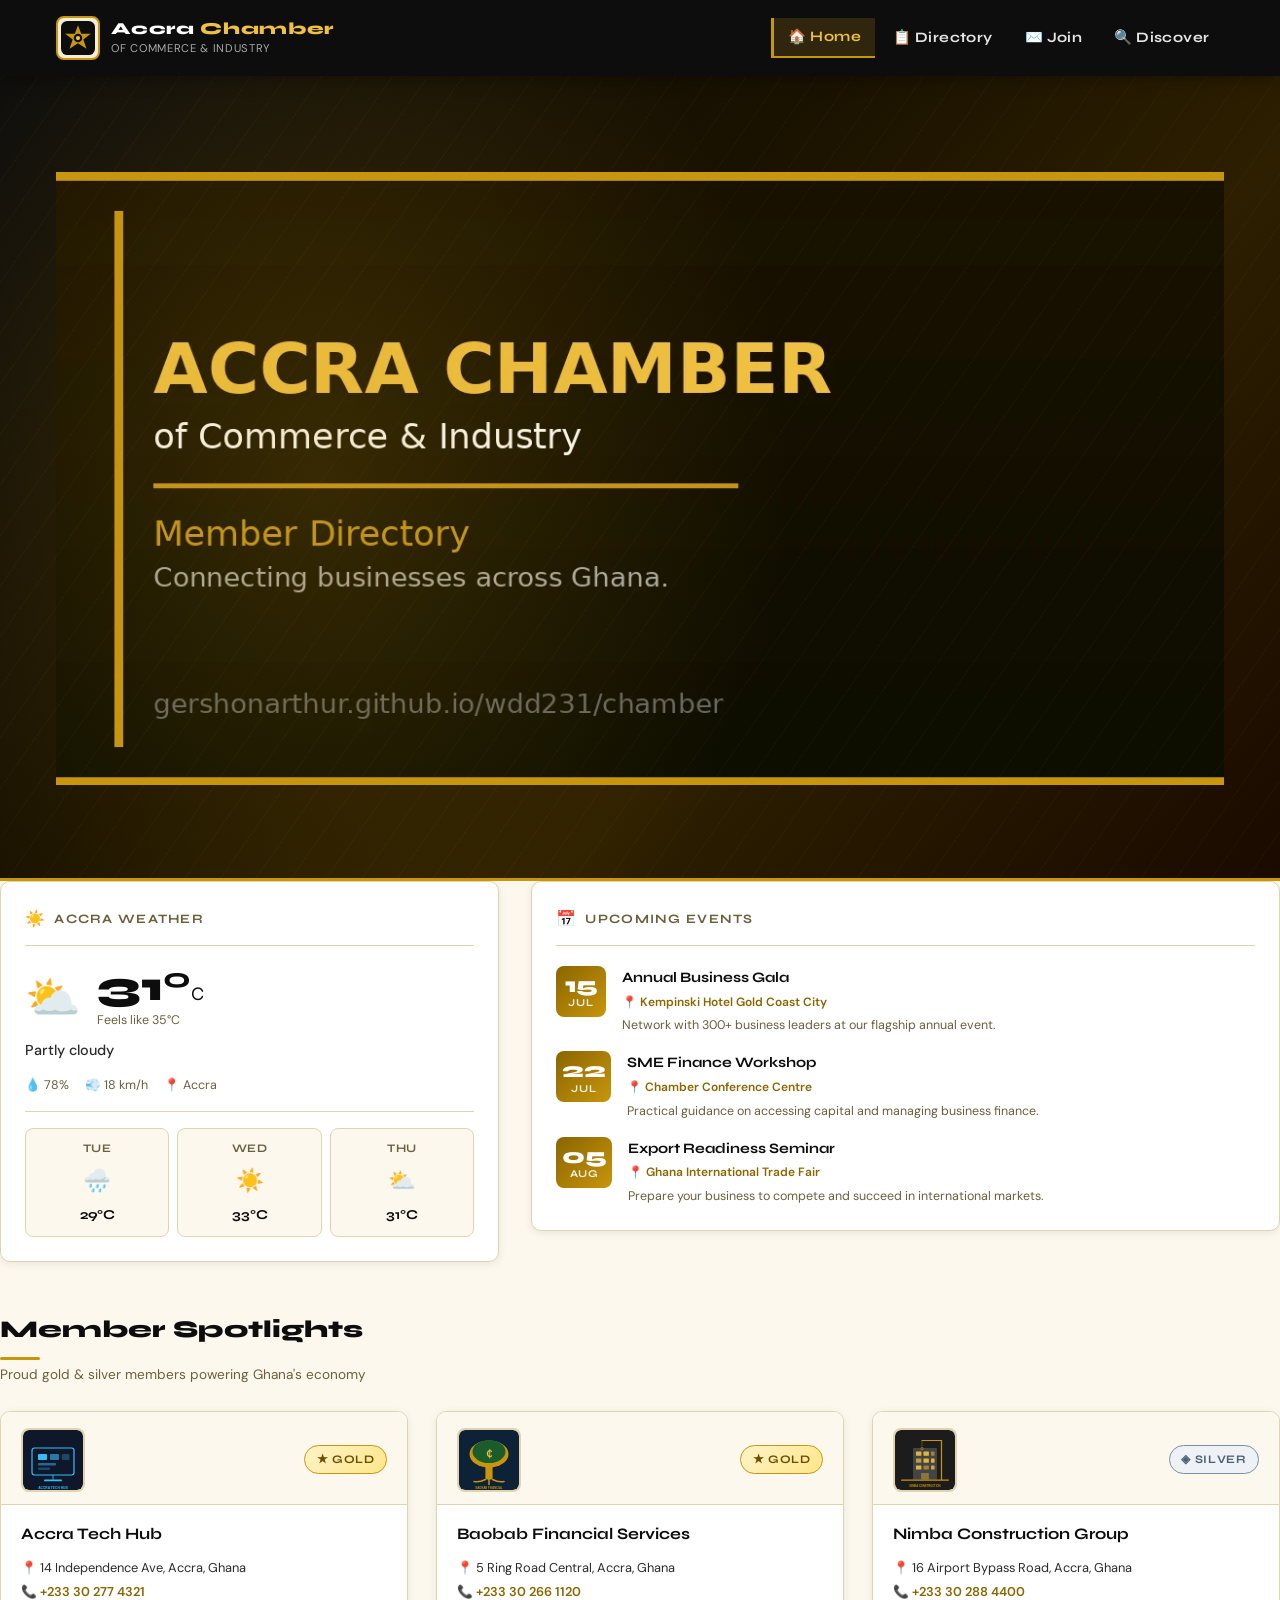
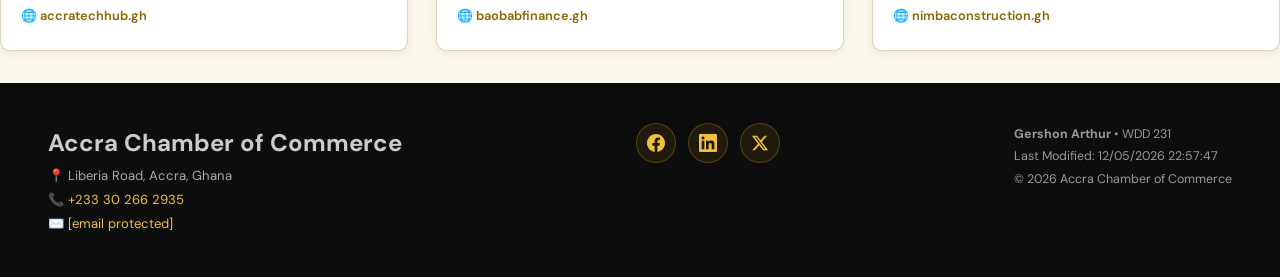
==== commit ab6d0d0b: "index og" ====
--- a/chamber/index.html
+++ b/chamber/index.html
@@ -17,10 +17,10 @@
   <!-- ── Facebook Open Graph Meta ───────────────────── -->
   <meta property="og:title"       content="Home | Accra Chamber of Commerce">
   <meta property="og:description" content="The Accra Chamber of Commerce connects and champions businesses across Ghana.">
-  <meta property="og:image"       content="https://gershonarthur.github.io/wdd231/chamber/og-image.webp">
+  <meta property="og:image"       content="https://gershon-dev.github.io/wdd231/chamber/og-image.webp">
   <meta property="og:image:width"  content="1200">
   <meta property="og:image:height" content="630">
-  <meta property="og:url"         content="https://gershonarthur.github.io/wdd231/chamber/index.html">
+  <meta property="og:url"         content="https://gershon-dev.github.io/wdd231/chamber/index.html">
   <meta property="og:type"        content="website">
   <meta property="og:site_name"   content="Accra Chamber of Commerce">
 
@@ -71,16 +71,9 @@
 
   <!-- ===== HERO ===== -->
   <section class="home-hero" aria-label="Welcome banner">
-    <div class="home-hero__content">
-      <p class="home-hero__eyebrow">Est. 1961 · Accra, Ghana</p>
-      <h1 class="home-hero__title">Where Ghana's<br><span>Business Grows</span></h1>
-      <p class="home-hero__sub">The Accra Chamber of Commerce connects entrepreneurs, corporations and innovators — forging partnerships that power the Ghanaian economy.</p>
-      <a href="join.html" class="cta-btn" aria-label="Join the Accra Chamber of Commerce">
-        Join the Chamber
-        <svg width="16" height="16" viewBox="0 0 24 24" fill="none" stroke="currentColor" stroke-width="2.5" aria-hidden="true"><path d="M5 12h14M12 5l7 7-7 7"/></svg>
-      </a>
-    </div>
-    <div class="home-hero__overlay" aria-hidden="true"></div>
+ 
+      <img src="images/og-image.webp" alt="Ghana business directory Hero image">
+    
   </section>
 
   <!-- ===== MAIN ===== -->
--- a/chamber/styles/small.css
+++ b/chamber/styles/small.css
@@ -217,7 +217,6 @@
     rgba(200,150,12,0.03) 30px,
     rgba(200,150,12,0.03) 31px
   );
-  pointer-events: none;
 }
 
 .hero h1 {
@@ -526,7 +525,6 @@
   top: -30%; left: -15%;
   width: 80%; height: 160%;
   background: radial-gradient(ellipse at center, rgba(200,150,12,0.2) 0%, transparent 65%);
-  pointer-events: none;
   z-index: 0;
 }
 
@@ -544,7 +542,6 @@
       rgba(200,150,12,0.045) 29px
     ),
     linear-gradient(to top, var(--gold) 0px, var(--gold) 3px, transparent 3px);
-  pointer-events: none;
   z-index: 0;
 }
 
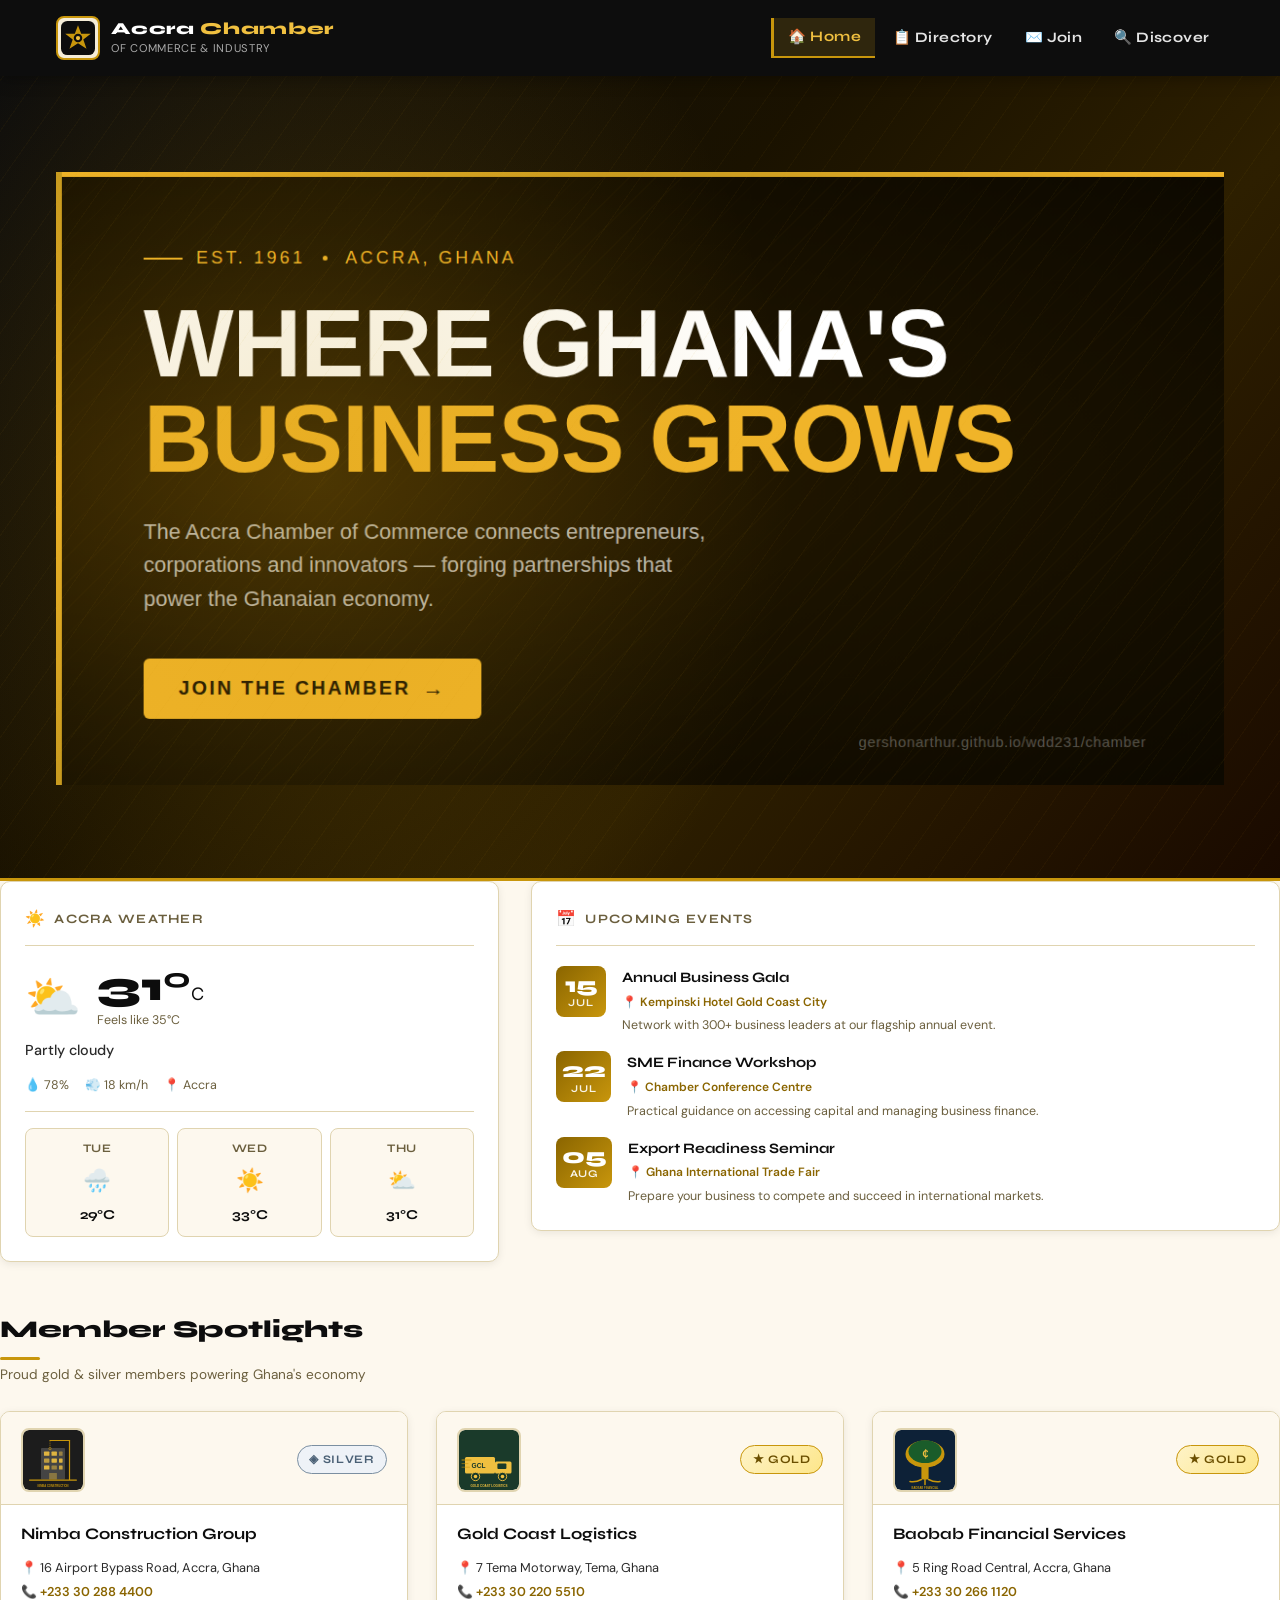
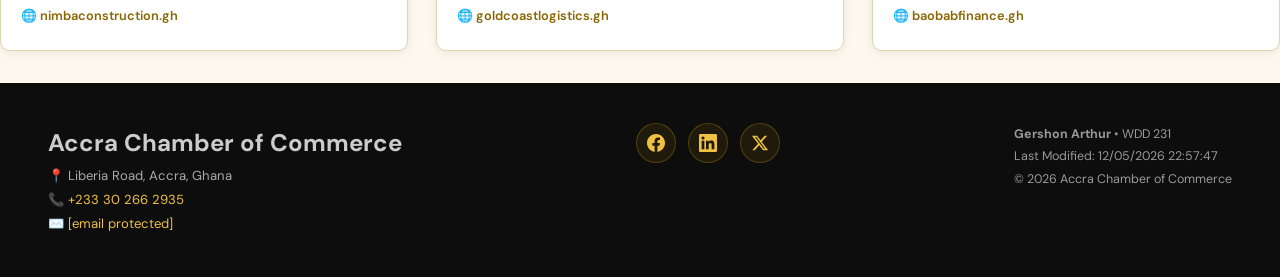
==== commit 767a9598: "index og2" ====
--- a/chamber/index.html
+++ b/chamber/index.html
@@ -72,7 +72,7 @@
   <!-- ===== HERO ===== -->
   <section class="home-hero" aria-label="Welcome banner">
  
-      <img src="images/og-image.webp" alt="Ghana business directory Hero image">
+      <img src="images/og-image2.png" alt="Ghana business directory Hero image">
     
   </section>
 
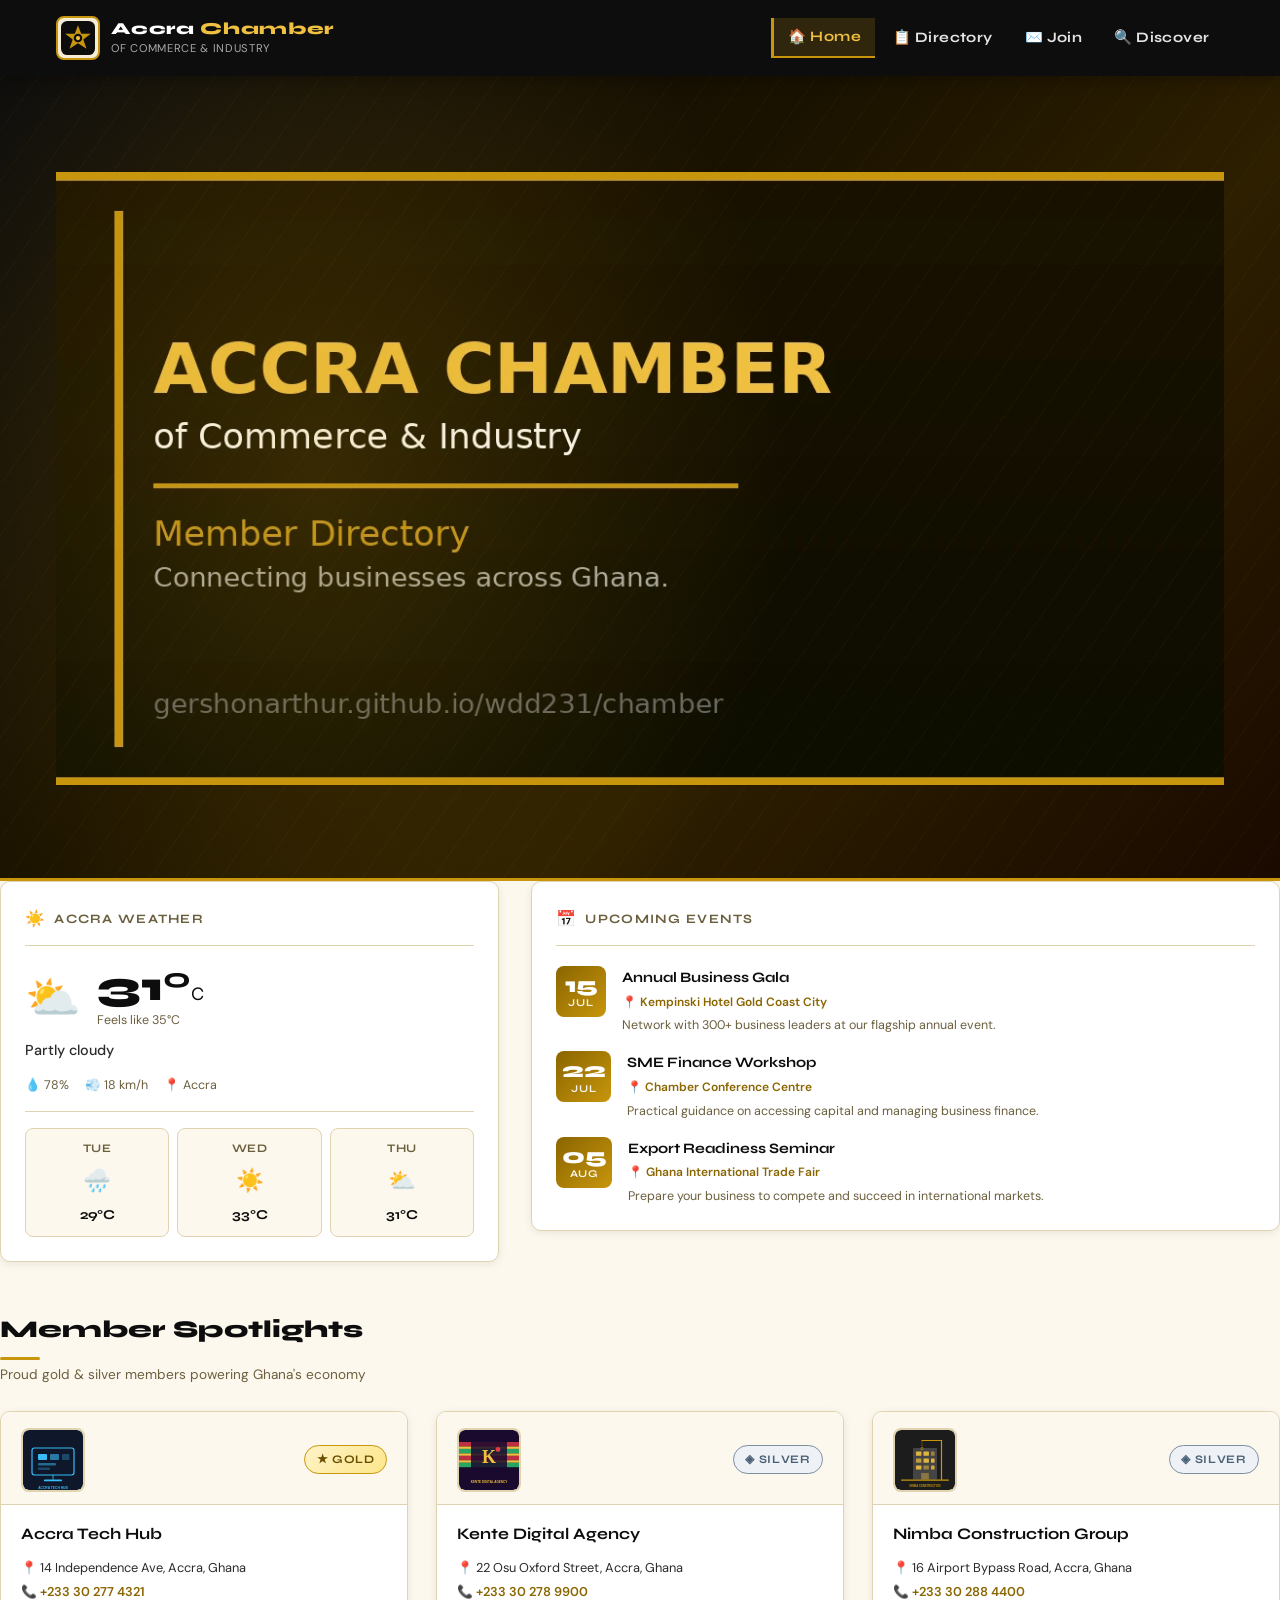
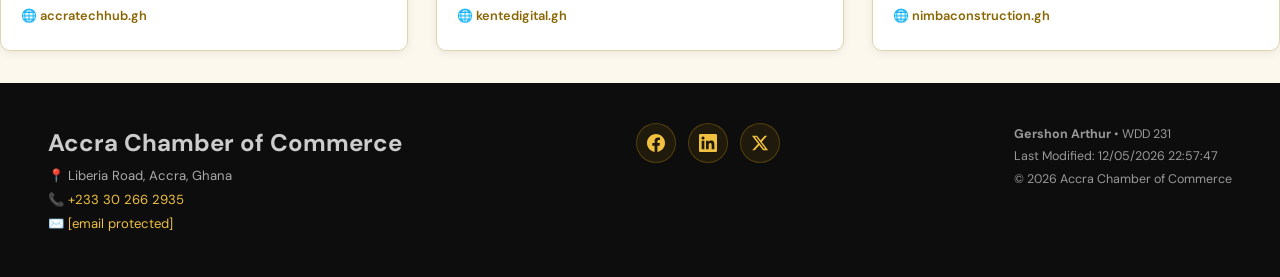
==== commit 56830579: "index og3" ====
--- a/chamber/index.html
+++ b/chamber/index.html
@@ -72,7 +72,7 @@
   <!-- ===== HERO ===== -->
   <section class="home-hero" aria-label="Welcome banner">
  
-      <img src="images/og-image2.png" alt="Ghana business directory Hero image">
+      <img src="images/og-image.webp" alt="Ghana business directory Hero image">
     
   </section>
 
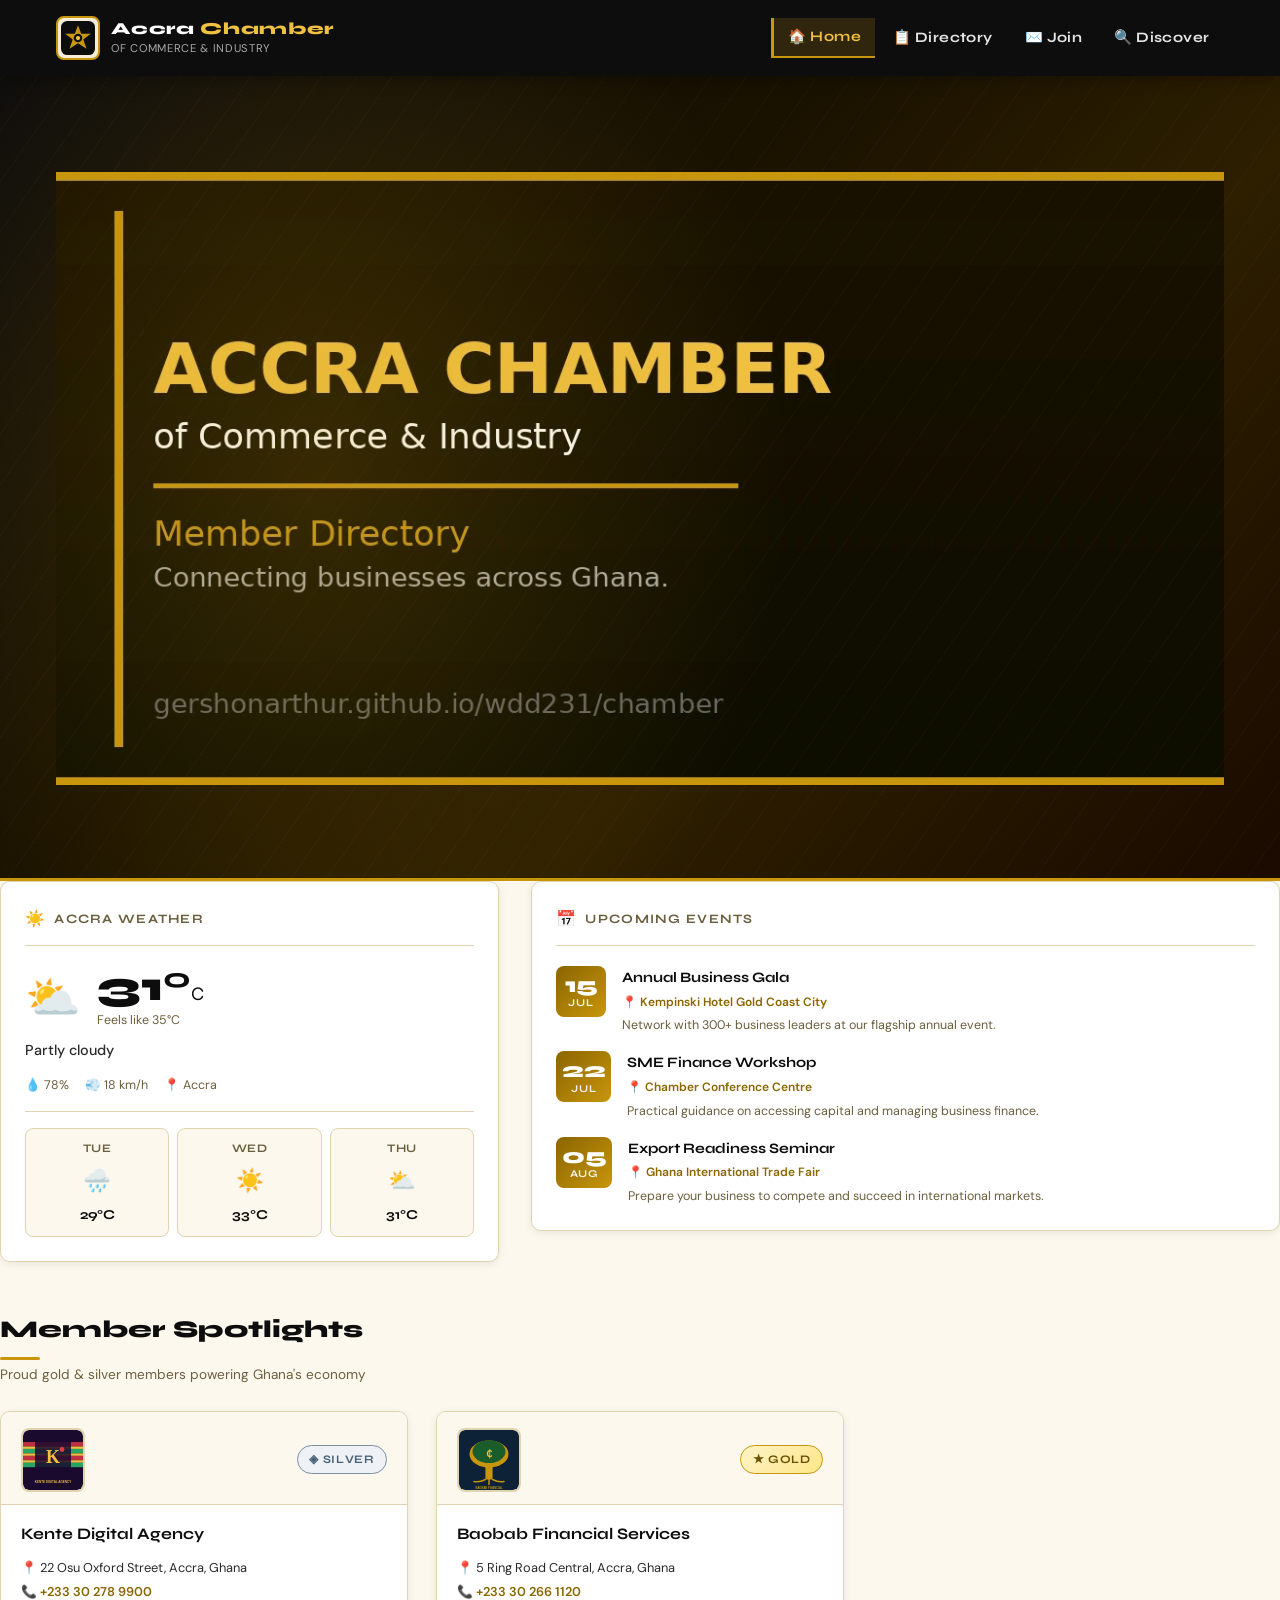
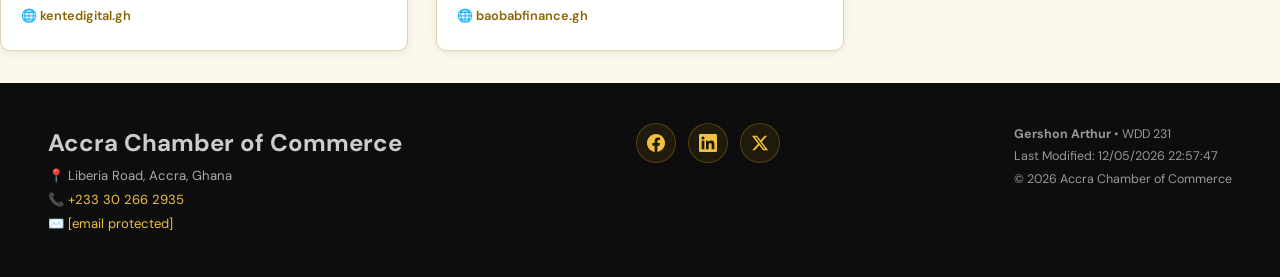
==== commit 57ad0be7: "og image corrected" ====
--- a/chamber/index.html
+++ b/chamber/index.html
@@ -17,7 +17,7 @@
   <!-- ── Facebook Open Graph Meta ───────────────────── -->
   <meta property="og:title"       content="Home | Accra Chamber of Commerce">
   <meta property="og:description" content="The Accra Chamber of Commerce connects and champions businesses across Ghana.">
-  <meta property="og:image"       content="https://gershon-dev.github.io/wdd231/chamber/og-image.webp">
+  <meta property="og:image"       content="https://gershon-dev.github.io/wdd231/chamber/images/og-image.webp">
   <meta property="og:image:width"  content="1200">
   <meta property="og:image:height" content="630">
   <meta property="og:url"         content="https://gershon-dev.github.io/wdd231/chamber/index.html">
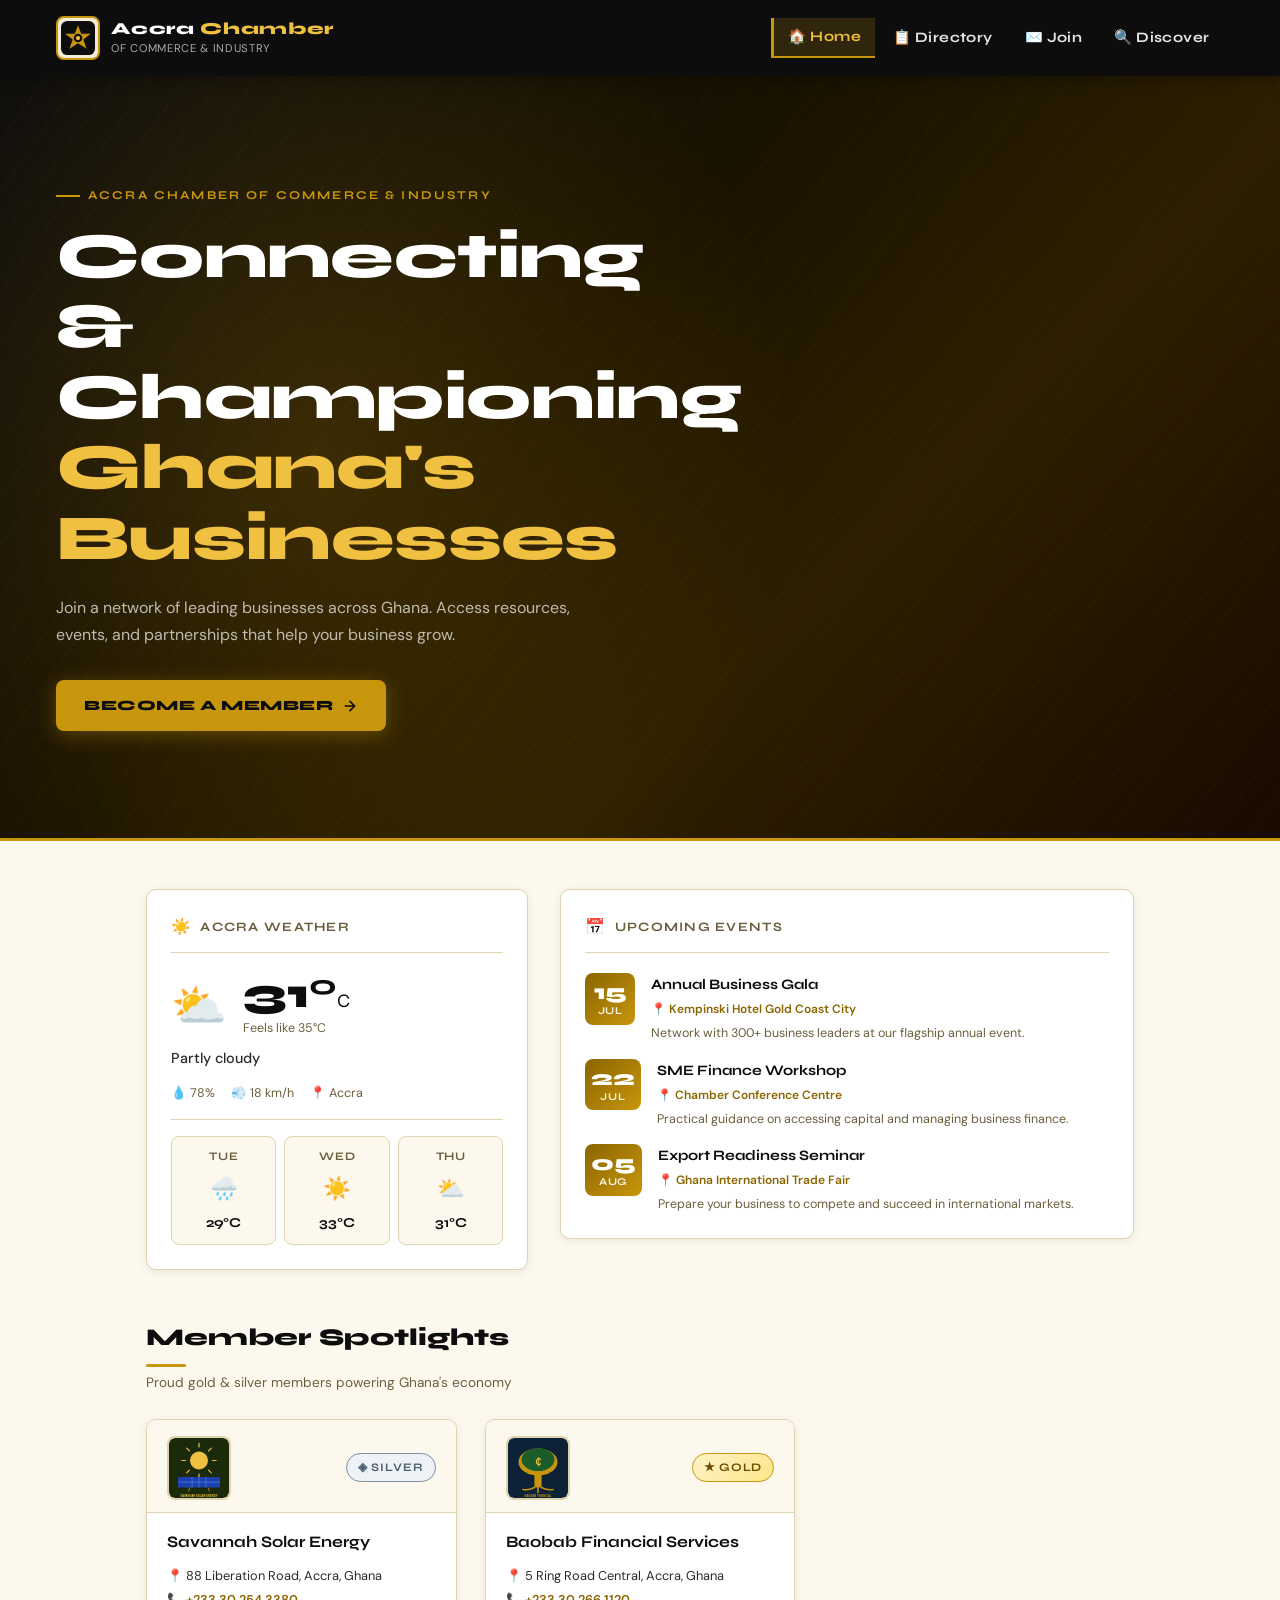
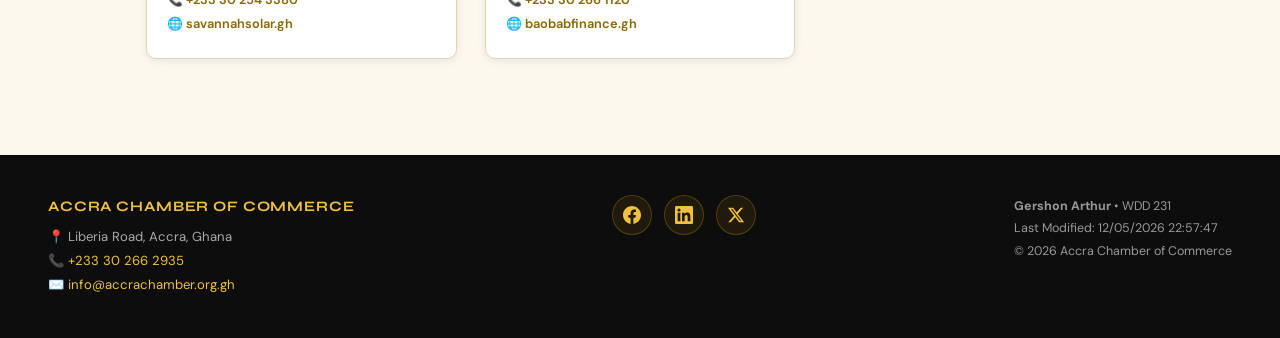
==== commit cadfa72b: "index corrected2" ====
--- a/chamber/index.html
+++ b/chamber/index.html
@@ -70,16 +70,29 @@
   </header>
 
   <!-- ===== HERO ===== -->
-  <section class="home-hero" aria-label="Welcome banner">
- 
-      <img src="images/og-image.webp" alt="Ghana business directory Hero image">
-    
+  <section class="home-hero" aria-labelledby="hero-heading">
+    <div class="home-hero__content">
+      <p class="home-hero__eyebrow">Accra Chamber of Commerce &amp; Industry</p>
+      <h1 id="hero-heading" class="home-hero__title">
+        Connecting &amp; Championing
+        <span>Ghana's Businesses</span>
+      </h1>
+      <p class="home-hero__sub">
+        Join a network of leading businesses across Ghana. Access resources,
+        events, and partnerships that help your business grow.
+      </p>
+      <a href="join.html" class="cta-btn">
+        Become a Member
+        <svg width="16" height="16" viewBox="0 0 24 24" fill="none" stroke="currentColor" stroke-width="2.5" stroke-linecap="round" stroke-linejoin="round" aria-hidden="true"><path d="M5 12h14M12 5l7 7-7 7"/></svg>
+      </a>
+    </div>
   </section>
 
   <!-- ===== MAIN ===== -->
   <main id="main-content">
-
-    <!-- ── Home Grid ──────────────────────────────────── -->
+    <div class="content-wrap">
+
+      <!-- ── Home Grid ──────────────────────────────────── -->
     <div class="home-grid">
 
       <!-- Weather Card -->
@@ -150,16 +163,17 @@
       </div>
     </section>
 
+    </div><!-- /.content-wrap -->
   </main>
 
   <!-- ===== FOOTER ===== -->
   <footer>
 
     <div class="footer-contact">
-      <h2>Accra Chamber of Commerce</h2>
+      <h3>Accra Chamber of Commerce</h3>
       <p>📍 Liberia Road, Accra, Ghana</p>
       <p>📞 <a href="tel:+233302662935">+233 30 266 2935</a></p>
-      <p>✉️ <a href="/cdn-cgi/l/email-protection#31585f575e7150525243505259505c5354431f5659"><span class="__cf_email__" data-cfemail="d1b8bfb7be91b0b2b2a3b0b2b9b0bcb3b4a3ffb6b9">[email&#160;protected]</span></a></p>
+      <p>✉️ <a href="mailto:info@accrachamber.org.gh">info@accrachamber.org.gh</a></p>
     </div>
 
     <div class="social-links" role="navigation" aria-label="Social media links">
--- a/chamber/styles/small.css
+++ b/chamber/styles/small.css
@@ -620,6 +620,17 @@
 .cta-btn svg { flex-shrink: 0; transition: transform var(--transition); }
 .cta-btn:hover svg { transform: translateX(3px); }
 
+/* ── Screen-reader only utility ────────────────────────── */
+.sr-only {
+  position: absolute;
+  width: 1px; height: 1px;
+  padding: 0; margin: -1px;
+  overflow: hidden;
+  clip: rect(0,0,0,0);
+  white-space: nowrap;
+  border: 0;
+}
+
 /* ── Home Grid (weather + events) ─────────────────────── */
 .home-grid {
   display: flex;
